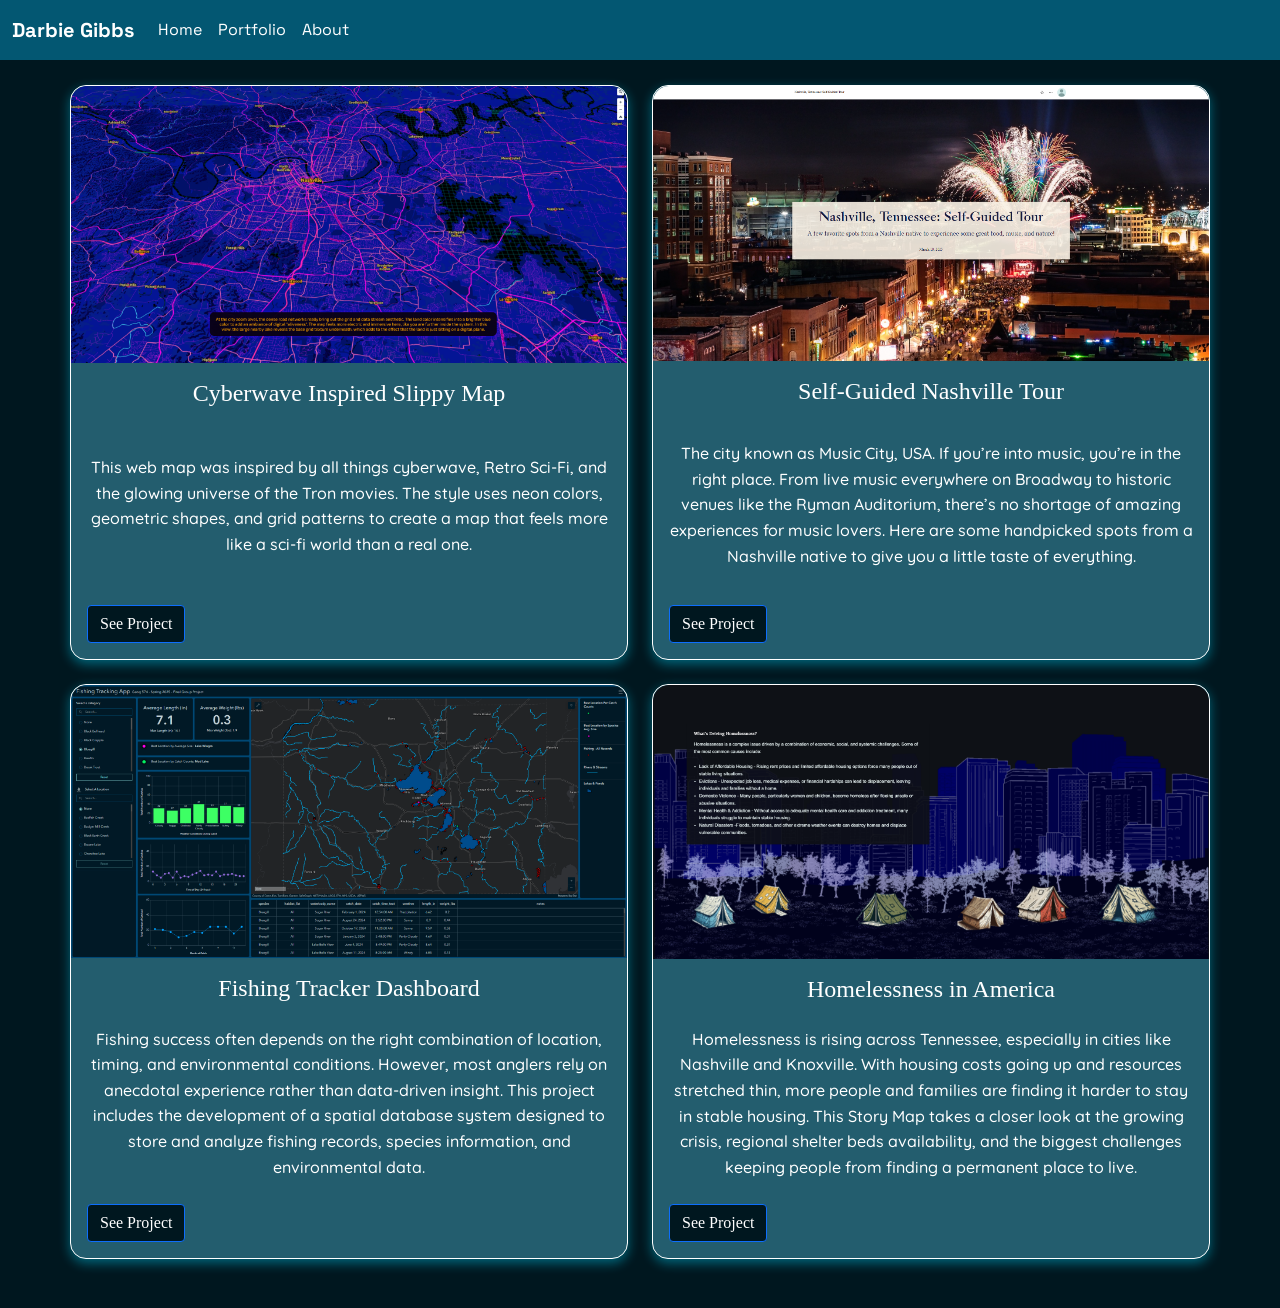
==== portfolio.html @ 7f4ae8a7 "Initial commit" ====
<!DOCTYPE html>
<html lang="en">

<head>
    <meta charset="utf-8">
    <meta name="viewport" content="width=device-width, initial-scale=1">
    <title>Darbie Gibbs</title>

    <!--put your Bootstrap stylesheet links below this comment and above style.css-->
    <link rel="stylesheet" href="css/bootstrap.min.css">
    <link rel="stylesheet" href="css/style.css">
    <link rel="stylesheet" href="https://fonts.googleapis.com/css2?family=Space+Grotesk&display=swap">
    <link rel="stylesheet" href="https://fonts.googleapis.com/css2?family=Quicksand:wght@300..700&display=swap">

</head>

<body>
    <!-- Create the navbar -->
    <nav class="navbar navbar-expand-lg navbar-default">
        <!-- Container inside the navbar header to span the page -->
        <div class="container-fluid">
            <!-- Creates the navbar header -->
            <a class="navbar-brand" href="index.html">Darbie Gibbs</a>
            <!-- This complex script is just for a hamburger button, which will appear on smaller screens -->
            <button class="navbar-toggler" type="button" data-bs-toggle="collapse" data-bs-target="#navbarNav" aria-controls="navbarNav" aria-expanded="false" aria-label="Toggle navigation">
                <svg width="1em" height="1em" viewBox="0 0 16 16" class="bi bi-list" xmlns="http://www.w3.org/2000/svg">
                    <path fill-rule="evenodd" d="M2.5 11.5A.5.5 0 0 1 3 11h10a.5.5 0 0 1 0 1H3a.5.5 0 0 1-.5-.5zm0-4A.5.5 0 0 1 3 7h10a.5.5 0 0 1 0 1H3a.5.5 0 0 1-.5-.5zm0-4A.5.5 0 0 1 3 3h10a.5.5 0 0 1 0 1H3a.5.5 0 0 1-.5-.5z" /></svg>
                <span class="menu"> Menu</span>
            </button>
            <!-- Links to include in navbar -->
            <div class="collapse navbar-collapse" id="navbarNav">
                <!-- Unordered list for links on navbar -->
                <ul class="navbar-nav">
                    <li class="nav-item">
                        <a class="nav-link active" aria-current="page" href="index.html ">Home</a>
                    </li>
                    <li class="nav-item">
                        <a class="nav-link" href="portfolio.html">Portfolio</a>
                    </li>
                    <li class="nav-item">
                        <a class="nav-link" href="about.html">About</a>
                    </li>
                </ul>
            </div> <!-- end .navbar-collapse -->
        </div> <!-- end .container-fluid -->
    </nav> <!-- end navigation bar -->  

	
    <div class="container">
        <div class="row">
          <div class="col-md-6 mb-4">
            <div class="card">
              <a href="https://dewberries.github.io/slipmaplab3/">
                <img class="card-img-top" src="assets/SlippyMap.png" alt="Cyberwave Inspired Slippy Map">
              </a>
              <div class="card-body">
                <h4 class="card-title">Cyberwave Inspired Slippy Map</h4>
                <h1 class="card-info">This web map was inspired by all things cyberwave, Retro Sci-Fi, and the glowing universe of the Tron movies. The style uses neon colors, geometric shapes, and grid patterns to create a map that feels more like a sci-fi world than a real one.</h1>
                <a href="https://dewberries.github.io/slipmaplab3/" class="btn btn-primary">See Project</a>
              </div>
            </div>
          </div>
          <div class="col-md-6 mb-4">
            <div class="card">
              <a href="https://storymaps.arcgis.com/stories/962493d653334c5ebb85c72c06245aa1">
                <img class="card-img-top" src="assets/NashvilleTour.png" alt="Nashville Guided Tour">
              </a>
              <div class="card-body">
                <h4 class="card-title">Self-Guided Nashville Tour</h4>
                <h1 class="card-info">The city known as Music City, USA. If you’re into music, you’re in the right place. From live music everywhere on Broadway to historic venues like the Ryman Auditorium, there’s no shortage of amazing experiences for music lovers. Here are some handpicked spots from a Nashville native to give you a little taste of everything.</h1>
                <a href="https://storymaps.arcgis.com/stories/962493d653334c5ebb85c72c06245aa1" class="btn btn-primary">See Project</a>
              </div>
            </div>
          </div>
          <div class="col-md-6 mb-4">
            <div class="card">
              <a href="https://uw-mad.maps.arcgis.com/apps/dashboards/69f8a0ca69eb4eef8d604637f0d8f9d7">
                <img class="card-img-top" src="assets/FishingDashboard.png" alt="Fishing App Dashboard">
              </a>
              <div class="card-body">
                <h4 class="card-title">Fishing Tracker Dashboard</h4>
                <h1 class="card-info">Fishing success often depends on the right combination of location, timing, and environmental conditions. However, most anglers rely on anecdotal experience rather than data-driven insight. This project includes the development of a spatial database system designed to store and analyze fishing records, species information, and environmental data. </h1>
                <a href="https://uw-mad.maps.arcgis.com/apps/dashboards/69f8a0ca69eb4eef8d604637f0d8f9d7" class="btn btn-primary">See Project</a>
              </div>
            </div>
          </div>
          <div class="col-md-6 mb-4">
            <div class="card">
              <a href="https://storymaps.arcgis.com/stories/236a40e3ac9144f1895326c82e0fd3b3">
                <img class="card-img-top" src="assets/HomelessStoryMap.png" alt="Homelessness StoryMap">
              </a>
              <div class="card-body">
                <h4 class="card-title">Homelessness in America</h4>
                <h1 class="card-info">Homelessness is rising across Tennessee, especially in cities like Nashville and Knoxville. With housing costs going up and resources stretched thin, more people and families are finding it harder to stay in stable housing. This Story Map takes a closer look at the growing crisis, regional shelter beds availability, and the biggest challenges keeping people from finding a permanent place to live.</h1>
                <a href="https://storymaps.arcgis.com/stories/236a40e3ac9144f1895326c82e0fd3b3" class="btn btn-primary">See Project</a>
              </div>
            </div>
          </div>
        </div>
      </div>
    <!--put your external script links here-->
    <script type="text/javascript" src="lib/jquery-3.5.1.min.js"></script>
    <script type="text/javascript" src="lib/bootstrap.min.js"></script>
</body>

</html>
---- css/style.css ----
/***** NAVBAR *****/


.navbar {
    background-color: #035772;
    border-radius: 0;
}

/* Navbar title */
.navbar-default .navbar-brand {
    color: white;
    font-size: px;
    font-weight: bold;
    font-family: "Space Grotesk", sans-serif;
    font-optical-sizing: auto;
    font-style: normal;
}

/* Navbar hover effects */
.navbar-default .navbar-brand:hover,
.navbar-default .navbar-brand:focus,
.navbar-default .navbar-nav > li > a:hover,
.navbar-default .navbar-nav > li > a:focus {
    color: #00ffdd;
    text-decoration: none;
}

/* Navbar links */
.navbar-default .navbar-nav > li > a {
    color: #fff;
    font-size: 16px;
    font-family: "Space Grotesk", sans-serif;
    padding: 10px;
}

/* Navbar collapsed styles */
.navbar-toggler {
    color: #fff;
    border-color: #fff;
    background-color: #007fc9;
    border-radius: 4px;
    border: 1px solid;
    fill: #fff;
    font-size: 16px;
    position: relative;
    margin-right: 10px;
}

.navbar-toggler:hover,
.navbar-toggler:focus {
    background-color: #00ffdd;
    color: #242424;
    fill: #242424;
    border-color: #fff;

}

/*** JUMBOTRON ***/

.jumbotron {
    background-image: url("../assets/techlines.png");
    text-align: center;
    color: #fff;
    padding: 3%;
    border-radius: 0px;
}

.jumbotron h2 {
    font-size: 36px;
    font-family: "Space Grotesk", sans-serif;
    font-weight: bold;
}

.img-responsive{
    width:100%;
}

/***Homepage Header***/


.header-banner {
    background-image: url('../assets/techlines2.png');
    background-size: cover;
    height: 600px;
    display: flex;
    align-items: center;
    justify-content: center;
    color: white;
    font-family: 'Space Grotesk', sans-serif;
  }
  
.banner-content {
    display: flex;
    align-items: center;
    gap: 200px;
    padding: 0 20px;
  }
  
  @media (max-width: 768px) {
    .banner-content {
      flex-direction: column;
      text-align: center;
    }
  }

.banner-content h2 {
    font-size: 32px;
    font-weight: bold;
    margin: 0;
  }
  
.profile-pic {
    width: 300px;
    height: 300px;
    border-radius: 50%;
    border: 4px solid white;
    object-fit: cover;
  }

  .about-me-text {
    font-family: "Quicksand", sans-serif;
    text-align: center;
    font-size: 	16px;
    font-weight: 500;
    line-height: 1.6;
  }





  

/*** CARD ***/


.card2 {
    background-color: #235d6e;
    border-color: #ffffff;
    border-width: 2px;
    width: 100%;
    border-radius: 16px;
    box-shadow: 0 4px 12px rgba(0, 217, 255, 0.418);
    overflow: hidden;
    transition: transform 0.2s ease;
}

.card2-title {
    text-align: center;
}

.card2-info {
    font-family: "Quicksand", sans-serif;
    text-align: center;
    font-size: 	16px;
    font-weight: 500;
    line-height: 1.6;
    text-align: center;
  }


.card-button {
  background-color: #00171f;
  color: #ffffff;
  border: 1px solid #00d9ff;
  border-radius: 8px;
  padding: 10px 20px;
  font-weight: 500;
  text-decoration: none;
  transition: all 0.2s ease;
  box-shadow: 0 2px 8px rgba(0, 217, 255, 0.3);
}

.card-button:hover {
  background-color: #00ffdd;
  color: #00171f;
  border-color: #00ffdd;
  transform: translateY(-2px);
}

.card {
    background-color: #235d6e;
    border-color: #ffffff;
    border-width: 1px;
    width: 100%;
    border-radius: 16px;
    box-shadow: 0 4px 12px rgba(0, 217, 255, 0.418);
    overflow: hidden;
    transition: transform 0.2s ease;
    height: 575px;
}

.card:hover {
    transform: translateY(-5px);
    border-color: #00ffdd;
}

.card-title {
    text-align: center;
}

.card-info {
    font-family: "Quicksand", sans-serif;
    text-align: center;
    font-size: 	16px;
    font-weight: 500;
    line-height: 1.6;
  }

.card-img-top {
    border-top-left-radius: 16px;
    border-top-right-radius: 16px;
  }

  .card-body {
    display: flex;
    flex-direction: column;
    justify-content: space-between;
  }
  
  .card-body a {
    align-self: flex-start;
    background-color: #00171f;
  }

/*** Basic Text Styles ***/

#about-world {
    max-width: 100%;
}

.resume h3 {
    font-weight: bold;
}


hr {
    border-color: white;
    border-width: 2px;
}

p {
    font-size: 20px;
}

a {
    color: #035772;
}

a:hover {
    color: #ebd122;
}

.container{
    padding:25px 0;
}

body {

    font-family: 'Georgia', serif;
    background-color: #00171f;
    color: #ffffff;
}
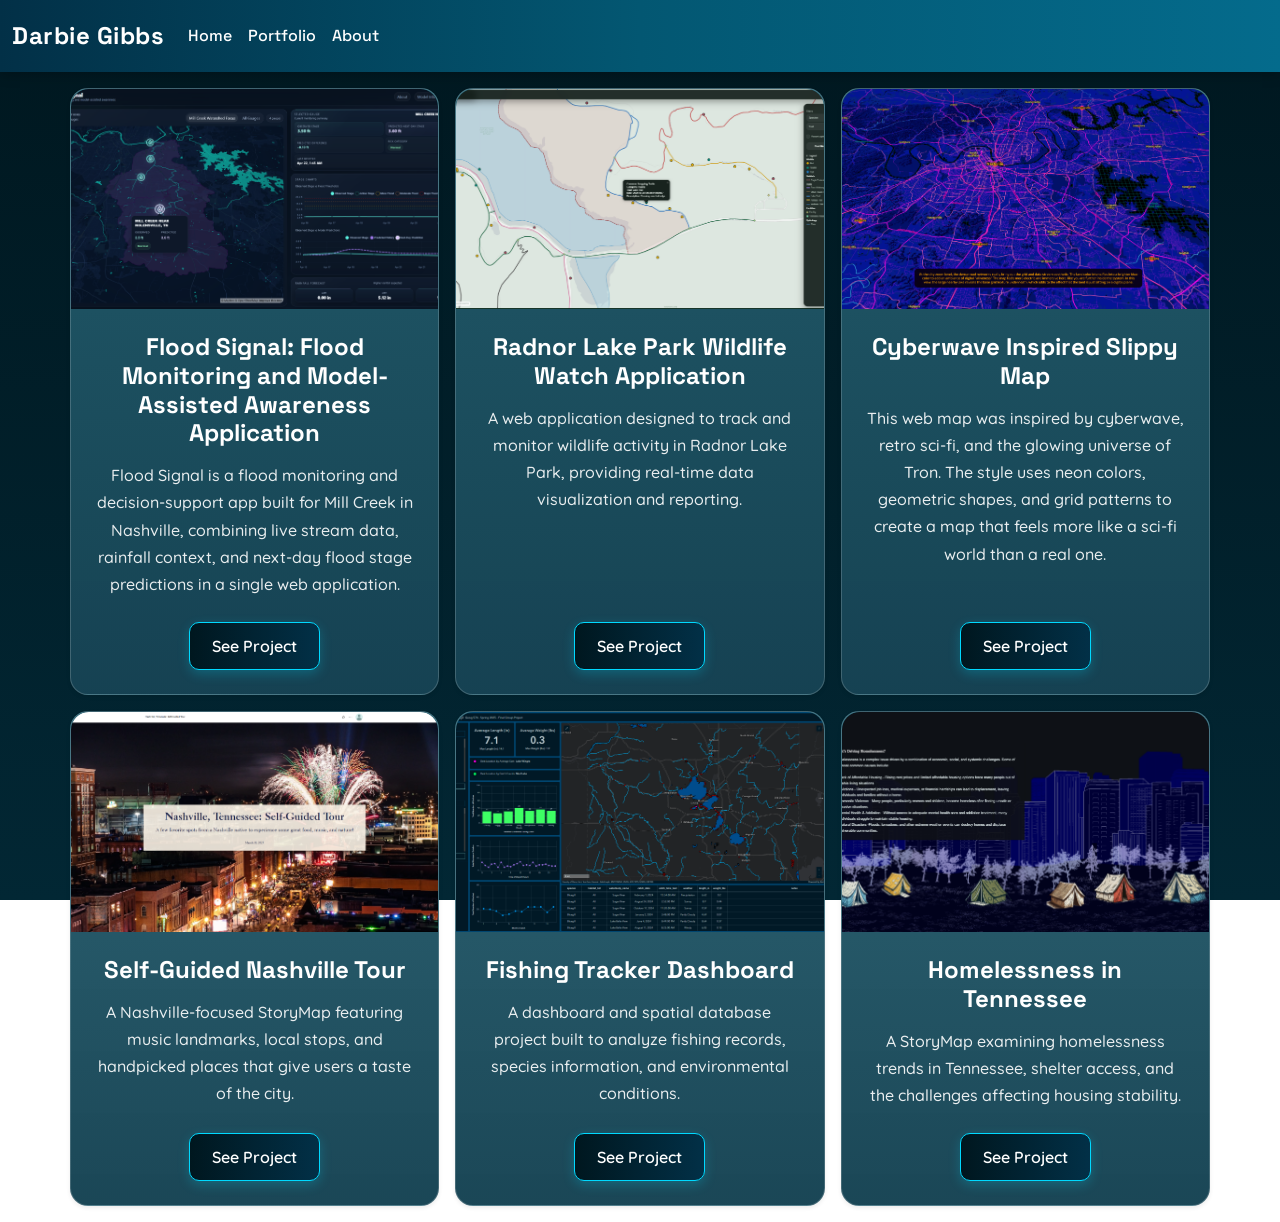
==== commit 94920b38: "updates" ====
--- a/portfolio.html
+++ b/portfolio.html
@@ -46,58 +46,99 @@
     </nav> <!-- end navigation bar -->  
 
 	
-    <div class="container">
-        <div class="row">
-          <div class="col-md-6 mb-4">
-            <div class="card">
-              <a href="https://dewberries.github.io/slipmaplab3/">
-                <img class="card-img-top" src="assets/SlippyMap.png" alt="Cyberwave Inspired Slippy Map">
-              </a>
-              <div class="card-body">
-                <h4 class="card-title">Cyberwave Inspired Slippy Map</h4>
-                <h1 class="card-info">This web map was inspired by all things cyberwave, Retro Sci-Fi, and the glowing universe of the Tron movies. The style uses neon colors, geometric shapes, and grid patterns to create a map that feels more like a sci-fi world than a real one.</h1>
-                <a href="https://dewberries.github.io/slipmaplab3/" class="btn btn-primary">See Project</a>
-              </div>
+    <div class="container py-3">
+      <div class="row g-3">
+        <div class="col-md-6 col-lg-4">
+          <div class="card h-100 shadow-sm">
+            <a href="https://blue-sand-0cc98fe10.7.azurestaticapps.net/">
+              <img class="card-img-top project-img" src="assets/floodsignal.png" alt="Flood Signal: Flood Monitoring and Model-Assisted Awareness Application">
+            </a>
+            <div class="card-body d-flex flex-column">
+              <h5 class="card-title">Flood Signal: Flood Monitoring and Model-Assisted Awareness Application</h5>
+              <p class="card-info">
+                Flood Signal is a flood monitoring and decision-support app built for Mill Creek in Nashville, combining live stream data, rainfall context, and next-day flood stage predictions in a single web application.
+              </p>
+              <a href="https://blue-sand-0cc98fe10.7.azurestaticapps.net/" class="btn btn-primary mt-auto">See Project</a>
             </div>
           </div>
-          <div class="col-md-6 mb-4">
-            <div class="card">
-              <a href="https://storymaps.arcgis.com/stories/962493d653334c5ebb85c72c06245aa1">
-                <img class="card-img-top" src="assets/NashvilleTour.png" alt="Nashville Guided Tour">
-              </a>
-              <div class="card-body">
-                <h4 class="card-title">Self-Guided Nashville Tour</h4>
-                <h1 class="card-info">The city known as Music City, USA. If you’re into music, you’re in the right place. From live music everywhere on Broadway to historic venues like the Ryman Auditorium, there’s no shortage of amazing experiences for music lovers. Here are some handpicked spots from a Nashville native to give you a little taste of everything.</h1>
-                <a href="https://storymaps.arcgis.com/stories/962493d653334c5ebb85c72c06245aa1" class="btn btn-primary">See Project</a>
-              </div>
+        </div>
+    
+        <div class="col-md-6 col-lg-4">
+          <div class="card h-100 shadow-sm">
+            <a href="https://dewberries.github.io/RadnorLakeParkWildlifeWatch/">
+              <img class="card-img-top project-img" src="assets/rad2.png" alt="Radnor Lake Park Wildlife Watch Application">
+            </a>
+            <div class="card-body d-flex flex-column">
+              <h5 class="card-title">Radnor Lake Park Wildlife Watch Application</h5>
+              <p class="card-info">
+                A web application designed to track and monitor wildlife activity in Radnor Lake Park, providing real-time data visualization and reporting.
+              </p>
+              <a href="https://dewberries.github.io/RadnorLakeParkWildlifeWatch/" class="btn btn-primary mt-auto">See Project</a>
             </div>
           </div>
-          <div class="col-md-6 mb-4">
-            <div class="card">
-              <a href="https://uw-mad.maps.arcgis.com/apps/dashboards/69f8a0ca69eb4eef8d604637f0d8f9d7">
-                <img class="card-img-top" src="assets/FishingDashboard.png" alt="Fishing App Dashboard">
-              </a>
-              <div class="card-body">
-                <h4 class="card-title">Fishing Tracker Dashboard</h4>
-                <h1 class="card-info">Fishing success often depends on the right combination of location, timing, and environmental conditions. However, most anglers rely on anecdotal experience rather than data-driven insight. This project includes the development of a spatial database system designed to store and analyze fishing records, species information, and environmental data. </h1>
-                <a href="https://uw-mad.maps.arcgis.com/apps/dashboards/69f8a0ca69eb4eef8d604637f0d8f9d7" class="btn btn-primary">See Project</a>
-              </div>
+        </div>
+    
+        <div class="col-md-6 col-lg-4">
+          <div class="card h-100 shadow-sm">
+            <a href="https://dewberries.github.io/slipmaplab3/">
+              <img class="card-img-top project-img" src="assets/SlippyMap.png" alt="Cyberwave Inspired Slippy Map">
+            </a>
+            <div class="card-body d-flex flex-column">
+              <h5 class="card-title">Cyberwave Inspired Slippy Map</h5>
+              <p class="card-info">
+                This web map was inspired by cyberwave, retro sci-fi, and the glowing universe of Tron. The style uses neon colors, geometric shapes, and grid patterns to create a map that feels more like a sci-fi world than a real one.
+              </p>
+              <a href="https://dewberries.github.io/slipmaplab3/" class="btn btn-primary mt-auto">See Project</a>
             </div>
           </div>
-          <div class="col-md-6 mb-4">
-            <div class="card">
-              <a href="https://storymaps.arcgis.com/stories/236a40e3ac9144f1895326c82e0fd3b3">
-                <img class="card-img-top" src="assets/HomelessStoryMap.png" alt="Homelessness StoryMap">
-              </a>
-              <div class="card-body">
-                <h4 class="card-title">Homelessness in America</h4>
-                <h1 class="card-info">Homelessness is rising across Tennessee, especially in cities like Nashville and Knoxville. With housing costs going up and resources stretched thin, more people and families are finding it harder to stay in stable housing. This Story Map takes a closer look at the growing crisis, regional shelter beds availability, and the biggest challenges keeping people from finding a permanent place to live.</h1>
-                <a href="https://storymaps.arcgis.com/stories/236a40e3ac9144f1895326c82e0fd3b3" class="btn btn-primary">See Project</a>
-              </div>
+        </div>
+    
+        <div class="col-md-6 col-lg-4">
+          <div class="card h-100 shadow-sm">
+            <a href="https://storymaps.arcgis.com/stories/962493d653334c5ebb85c72c06245aa1">
+              <img class="card-img-top project-img" src="assets/NashvilleTour.png" alt="Nashville Guided Tour">
+            </a>
+            <div class="card-body d-flex flex-column">
+              <h5 class="card-title">Self-Guided Nashville Tour</h5>
+              <p class="card-info">
+                A Nashville-focused StoryMap featuring music landmarks, local stops, and handpicked places that give users a taste of the city.
+              </p>
+              <a href="https://storymaps.arcgis.com/stories/962493d653334c5ebb85c72c06245aa1" class="btn btn-primary mt-auto">See Project</a>
+            </div>
+          </div>
+        </div>
+    
+        <div class="col-md-6 col-lg-4">
+          <div class="card h-100 shadow-sm">
+            <a href="https://uw-mad.maps.arcgis.com/apps/dashboards/69f8a0ca69eb4eef8d604637f0d8f9d7">
+              <img class="card-img-top project-img" src="assets/FishingDashboard.png" alt="Fishing App Dashboard">
+            </a>
+            <div class="card-body d-flex flex-column">
+              <h5 class="card-title">Fishing Tracker Dashboard</h5>
+              <p class="card-info">
+                A dashboard and spatial database project built to analyze fishing records, species information, and environmental conditions.
+              </p>
+              <a href="https://uw-mad.maps.arcgis.com/apps/dashboards/69f8a0ca69eb4eef8d604637f0d8f9d7" class="btn btn-primary mt-auto">See Project</a>
+            </div>
+          </div>
+        </div>
+    
+        <div class="col-md-6 col-lg-4">
+          <div class="card h-100 shadow-sm">
+            <a href="https://storymaps.arcgis.com/stories/236a40e3ac9144f1895326c82e0fd3b3">
+              <img class="card-img-top project-img" src="assets/HomelessStoryMap.png" alt="Homelessness StoryMap">
+            </a>
+            <div class="card-body d-flex flex-column">
+              <h5 class="card-title">Homelessness in Tennessee</h5>
+              <p class="card-info">
+                A StoryMap examining homelessness trends in Tennessee, shelter access, and the challenges affecting housing stability.
+              </p>
+              <a href="https://storymaps.arcgis.com/stories/236a40e3ac9144f1895326c82e0fd3b3" class="btn btn-primary mt-auto">See Project</a>
             </div>
           </div>
         </div>
       </div>
+    </div>
     <!--put your external script links here-->
     <script type="text/javascript" src="lib/jquery-3.5.1.min.js"></script>
     <script type="text/javascript" src="lib/bootstrap.min.js"></script>
--- a/css/style.css
+++ b/css/style.css
@@ -1,263 +1,344 @@
+/***** GLOBAL STYLES *****/
+body {
+  font-family: "Quicksand", sans-serif;
+  background: linear-gradient(180deg, #00171f 0%, #022734 100%);
+  color: #ffffff;
+  margin: 0;
+  padding: 0;
+}
+
+.container {
+    padding: 40px 0;
+    background: transparent;
+  }
+
+p {
+  font-size: 18px;
+  line-height: 1.7;
+  margin-bottom: 16px;
+}
+
+a {
+  color: #00d9ff;
+  transition: color 0.2s ease;
+}
+
+a:hover {
+  color: #00ffdd;
+  text-decoration: none;
+}
+
+hr {
+  border: 0;
+  height: 1px;
+  background: linear-gradient(to right, transparent, rgba(255,255,255,0.6), transparent);
+  margin: 30px 0;
+}
+
+.img-responsive {
+  width: 100%;
+  display: block;
+}
+
 /***** NAVBAR *****/
-
-
 .navbar {
-    background-color: #035772;
-    border-radius: 0;
-}
-
-/* Navbar title */
+  background: linear-gradient(90deg, #023047 0%, #035772 50%, #046b8c 100%);
+  border: none;
+  border-radius: 0;
+  box-shadow: 0 2px 12px rgba(0, 0, 0, 0.25);
+  padding: 12px 0;
+}
+
 .navbar-default .navbar-brand {
-    color: white;
-    font-size: px;
-    font-weight: bold;
-    font-family: "Space Grotesk", sans-serif;
-    font-optical-sizing: auto;
-    font-style: normal;
-}
-
-/* Navbar hover effects */
+  color: white;
+  font-size: 24px;
+  font-weight: 700;
+  font-family: "Space Grotesk", sans-serif;
+  letter-spacing: 0.5px;
+}
+
 .navbar-default .navbar-brand:hover,
-.navbar-default .navbar-brand:focus,
+.navbar-default .navbar-brand:focus {
+  color: #00ffdd;
+}
+
+.navbar-default .navbar-nav > li > a {
+  color: #ffffff;
+  font-size: 16px;
+  font-family: "Space Grotesk", sans-serif;
+  font-weight: 500;
+  padding: 12px 16px;
+  transition: color 0.2s ease, background-color 0.2s ease;
+  border-radius: 8px;
+}
+
 .navbar-default .navbar-nav > li > a:hover,
 .navbar-default .navbar-nav > li > a:focus {
-    color: #00ffdd;
-    text-decoration: none;
-}
-
-/* Navbar links */
-.navbar-default .navbar-nav > li > a {
-    color: #fff;
-    font-size: 16px;
-    font-family: "Space Grotesk", sans-serif;
-    padding: 10px;
-}
-
-/* Navbar collapsed styles */
+  color: #00ffdd;
+  background-color: rgba(255, 255, 255, 0.08);
+}
+
 .navbar-toggler {
-    color: #fff;
-    border-color: #fff;
-    background-color: #007fc9;
-    border-radius: 4px;
-    border: 1px solid;
-    fill: #fff;
-    font-size: 16px;
-    position: relative;
-    margin-right: 10px;
+  color: #ffffff;
+  border: 1px solid #00d9ff;
+  background-color: transparent;
+  border-radius: 8px;
+  font-size: 16px;
+  margin-right: 10px;
+  padding: 8px 12px;
+  transition: all 0.2s ease;
 }
 
 .navbar-toggler:hover,
 .navbar-toggler:focus {
-    background-color: #00ffdd;
-    color: #242424;
-    fill: #242424;
-    border-color: #fff;
-
-}
-
-/*** JUMBOTRON ***/
-
-.jumbotron {
-    background-image: url("../assets/techlines.png");
-    text-align: center;
-    color: #fff;
-    padding: 3%;
-    border-radius: 0px;
-}
-
-.jumbotron h2 {
-    font-size: 36px;
-    font-family: "Space Grotesk", sans-serif;
-    font-weight: bold;
-}
-
-.img-responsive{
-    width:100%;
-}
-
-/***Homepage Header***/
-
-
-.header-banner {
-    background-image: url('../assets/techlines2.png');
-    background-size: cover;
-    height: 600px;
-    display: flex;
-    align-items: center;
-    justify-content: center;
-    color: white;
-    font-family: 'Space Grotesk', sans-serif;
-  }
-  
-.banner-content {
-    display: flex;
-    align-items: center;
-    gap: 200px;
-    padding: 0 20px;
-  }
-  
-  @media (max-width: 768px) {
-    .banner-content {
-      flex-direction: column;
-      text-align: center;
-    }
-  }
-
-.banner-content h2 {
-    font-size: 32px;
-    font-weight: bold;
-    margin: 0;
-  }
-  
-.profile-pic {
-    width: 300px;
-    height: 300px;
-    border-radius: 50%;
-    border: 4px solid white;
-    object-fit: cover;
-  }
-
-  .about-me-text {
-    font-family: "Quicksand", sans-serif;
-    text-align: center;
-    font-size: 	16px;
-    font-weight: 500;
-    line-height: 1.6;
-  }
-
-
-
-
-
-  
-
-/*** CARD ***/
-
-
-.card2 {
-    background-color: #235d6e;
-    border-color: #ffffff;
-    border-width: 2px;
-    width: 100%;
-    border-radius: 16px;
-    box-shadow: 0 4px 12px rgba(0, 217, 255, 0.418);
-    overflow: hidden;
-    transition: transform 0.2s ease;
-}
-
-.card2-title {
-    text-align: center;
-}
-
-.card2-info {
-    font-family: "Quicksand", sans-serif;
-    text-align: center;
-    font-size: 	16px;
-    font-weight: 500;
-    line-height: 1.6;
-    text-align: center;
-  }
-
-
-.card-button {
-  background-color: #00171f;
-  color: #ffffff;
-  border: 1px solid #00d9ff;
-  border-radius: 8px;
-  padding: 10px 20px;
-  font-weight: 500;
-  text-decoration: none;
-  transition: all 0.2s ease;
-  box-shadow: 0 2px 8px rgba(0, 217, 255, 0.3);
-}
-
-.card-button:hover {
   background-color: #00ffdd;
   color: #00171f;
   border-color: #00ffdd;
+}
+
+/***** JUMBOTRON *****/
+.jumbotron {
+  background-image: url("../assets/techlines.png");
+  background-size: cover;
+  background-position: center;
+  text-align: center;
+  color: #fff;
+  padding: 60px 20px;
+  border-radius: 0;
+  position: relative;
+}
+
+.jumbotron::before {
+  content: "";
+  position: absolute;
+  inset: 0;
+  background: rgba(0, 23, 31, 0.45);
+}
+
+.jumbotron > * {
+  position: relative;
+  z-index: 1;
+}
+
+.jumbotron h2 {
+  font-size: 40px;
+  font-family: "Space Grotesk", sans-serif;
+  font-weight: 700;
+  margin-bottom: 12px;
+}
+
+/***** HOMEPAGE HEADER *****/
+.header-banner {
+  background-image: url("../assets/techlines2.png");
+  background-size: cover;
+  background-position: center;
+  min-height: 600px;
+  display: flex;
+  align-items: center;
+  justify-content: center;
+  color: white;
+  font-family: "Space Grotesk", sans-serif;
+  position: relative;
+  padding: 40px 20px;
+}
+
+.header-banner::before {
+  content: "";
+  position: absolute;
+  inset: 0;
+  background: rgba(0, 23, 31, 0.55);
+}
+
+.banner-content {
+  position: relative;
+  z-index: 1;
+  display: flex;
+  align-items: center;
+  gap: 80px;
+  padding: 0 20px;
+  max-width: 1200px;
+}
+
+.banner-content h2 {
+  font-size: 42px;
+  font-weight: 700;
+  margin: 0 0 20px;
+  line-height: 1.2;
+}
+
+.about-me-text {
+  font-family: "Quicksand", sans-serif;
+  text-align: left;
+  font-size: 18px;
+  font-weight: 500;
+  line-height: 1.8;
+  max-width: 520px;
+  color: rgba(255, 255, 255, 0.92);
+}
+
+.profile-pic {
+  width: 280px;
+  height: 280px;
+  border-radius: 50%;
+  border: 4px solid rgba(255, 255, 255, 0.9);
+  object-fit: cover;
+  box-shadow: 0 0 30px rgba(0, 217, 255, 0.35);
+}
+
+@media (max-width: 768px) {
+  .banner-content {
+    flex-direction: column;
+    text-align: center;
+    gap: 32px;
+  }
+
+  .banner-content h2 {
+    font-size: 32px;
+  }
+
+  .about-me-text {
+    text-align: center;
+    font-size: 16px;
+  }
+
+  .profile-pic {
+    width: 220px;
+    height: 220px;
+  }
+}
+
+.about-buttons {
+    display: flex;
+    justify-content: center;
+    align-items: center;
+    gap: 150px;
+    flex-wrap: wrap;
+  }
+  
+  .about-buttons .card-button {
+    min-width: 140px;
+    text-align: center;
+  }
+  
+  @media (max-width: 576px) {
+    .about-buttons {
+      flex-direction: column;
+    }
+  }
+
+/***** CARDS *****/
+.card,
+.card2 {
+  background: linear-gradient(180deg, rgba(35, 93, 110, 0.95) 0%, rgba(22, 67, 83, 0.98) 100%);
+  border: 1px solid rgba(255, 255, 255, 0.18);
+  width: 100%;
+  border-radius: 18px;
+  box-shadow: 0 8px 22px rgba(0, 217, 255, 0.18);
+  overflow: hidden;
+  transition: transform 0.25s ease, box-shadow 0.25s ease, border-color 0.25s ease;
+}
+
+.card {
+  min-height: 100%;
+}
+
+.card:hover {
+  transform: translateY(-6px);
+  border-color: #00ffdd;
+  box-shadow: 0 12px 28px rgba(0, 255, 221, 0.2);
+}
+
+.card-img-top {
+  border-top-left-radius: 18px;
+  border-top-right-radius: 18px;
+  width: 100%;
+  height: 220px;
+  object-fit: cover;
+}
+
+.card-body {
+  display: flex;
+  flex-direction: column;
+  justify-content: space-between;
+  padding: 24px;
+}
+
+.card-title,
+.card2-title {
+  text-align: center;
+  font-family: "Space Grotesk", sans-serif;
+  font-size: 24px;
+  font-weight: 700;
+  margin-bottom: 14px;
+  color: #ffffff;
+}
+
+.card-info,
+.card2-info {
+  font-family: "Quicksand", sans-serif;
+  text-align: center;
+  font-size: 16px;
+  font-weight: 500;
+  line-height: 1.7;
+  color: rgba(255, 255, 255, 0.9);
+  margin-bottom: 24px;
+}
+
+/***** BUTTONS *****/
+.card-button,
+.card-body a.btn,
+.card-body a {
+  display: inline-block;
+  align-self: center;
+  background: linear-gradient(90deg, #00171f 0%, #023047 100%);
+  color: #ffffff;
+  border: 1px solid #00d9ff;
+  border-radius: 10px;
+  padding: 11px 22px;
+  font-weight: 600;
+  text-decoration: none;
+  transition: all 0.25s ease;
+  box-shadow: 0 4px 12px rgba(0, 217, 255, 0.22);
+}
+
+.card-button:hover,
+.card-body a.btn:hover,
+.card-body a:hover {
+  background: #00ffdd;
+  color: #00171f;
+  border-color: #00ffdd;
   transform: translateY(-2px);
 }
 
-.card {
-    background-color: #235d6e;
-    border-color: #ffffff;
-    border-width: 1px;
-    width: 100%;
-    border-radius: 16px;
-    box-shadow: 0 4px 12px rgba(0, 217, 255, 0.418);
-    overflow: hidden;
-    transition: transform 0.2s ease;
-    height: 575px;
-}
-
-.card:hover {
-    transform: translateY(-5px);
-    border-color: #00ffdd;
-}
-
-.card-title {
-    text-align: center;
-}
-
-.card-info {
-    font-family: "Quicksand", sans-serif;
-    text-align: center;
-    font-size: 	16px;
-    font-weight: 500;
-    line-height: 1.6;
-  }
-
-.card-img-top {
-    border-top-left-radius: 16px;
-    border-top-right-radius: 16px;
-  }
-
-  .card-body {
-    display: flex;
-    flex-direction: column;
-    justify-content: space-between;
-  }
-  
-  .card-body a {
-    align-self: flex-start;
-    background-color: #00171f;
-  }
-
-/*** Basic Text Styles ***/
-
+/***** TEXT SECTIONS *****/
 #about-world {
-    max-width: 100%;
+  max-width: 100%;
 }
 
 .resume h3 {
-    font-weight: bold;
-}
-
-
-hr {
-    border-color: white;
-    border-width: 2px;
-}
-
-p {
-    font-size: 20px;
-}
-
-a {
-    color: #035772;
-}
-
-a:hover {
-    color: #ebd122;
-}
-
-.container{
-    padding:25px 0;
-}
-
+  font-weight: 700;
+  font-family: "Space Grotesk", sans-serif;
+  margin-bottom: 12px;
+}
+
+html,
 body {
-
-    font-family: 'Georgia', serif;
-    background-color: #00171f;
-    color: #ffffff;
+  min-height: 100%;
+}
+
+body {
+  background: linear-gradient(180deg, #00171f 0%, #022734 100%);
+  background-attachment: fixed;
+}
+
+main,
+section,
+footer {
+  background: transparent;
+}
+
+footer {
+  color: #ffffff;
+  border: none;
+  box-shadow: none;
 }
